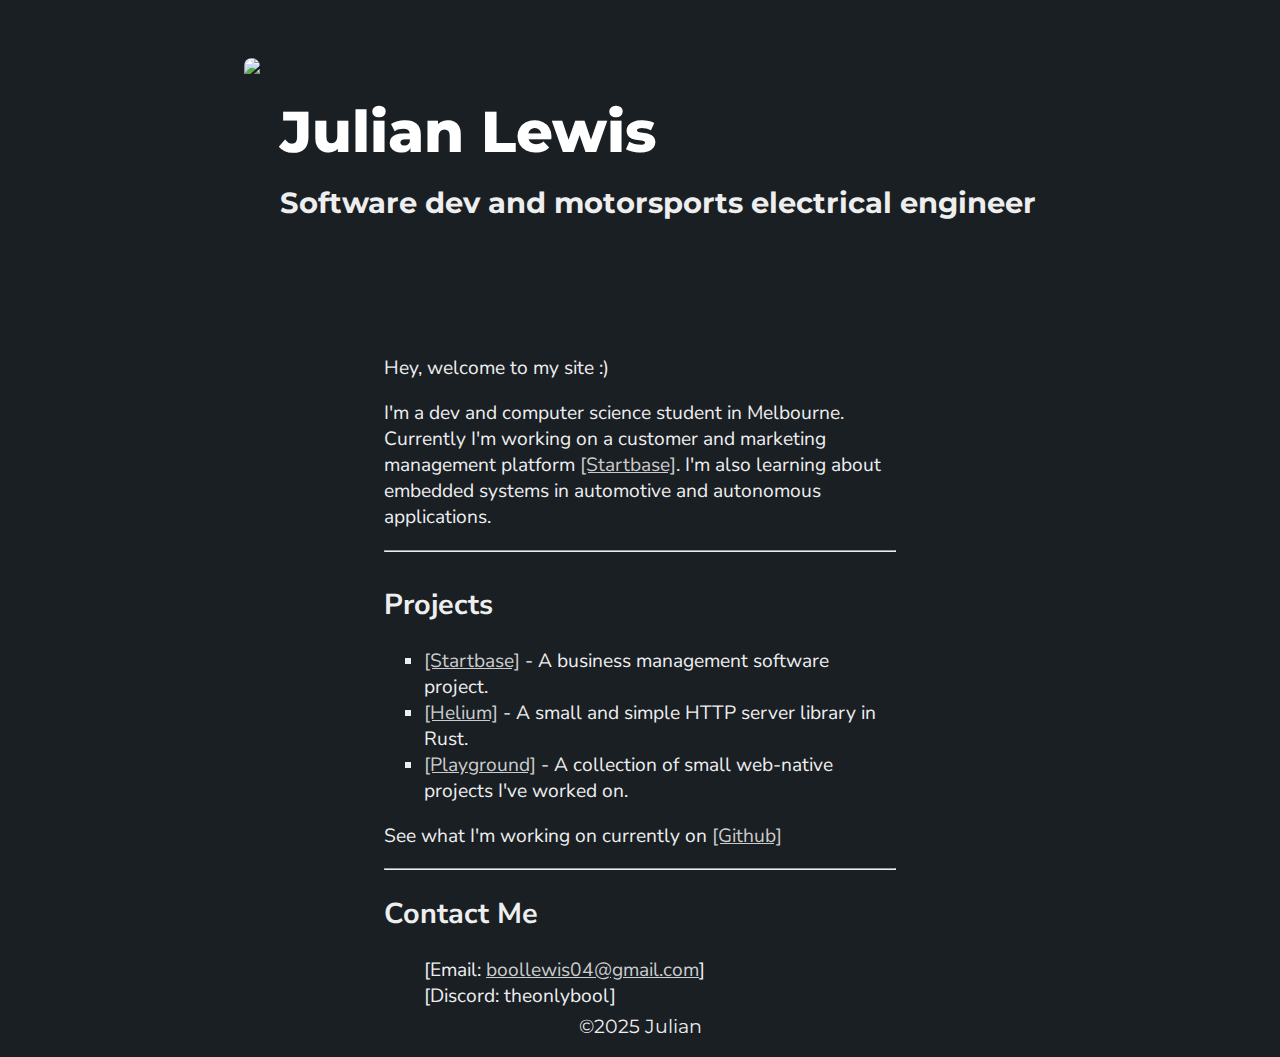
==== index.html @ e26639c5 "Fix media link" ====
<!DOCTYPE html>
<html lang="en">
	<head>
		<meta charset="UTF-8">
		<meta name="viewport" content="width=device-width, initial-scale=1">
		<title>ju.lewis</title>

        <!-- Style imports -->
		<link href="css/main.css" rel="stylesheet">
        <link href="css/theme.css" rel="stylesheet">
		<link href="css/buttons.css" rel="stylesheet">
		<link href="css/modal.css" rel="stylesheet">

		<!-- Font Imports -->
		<link rel="preconnect" href="https://fonts.googleapis.com">
		<link rel="preconnect" href="https://fonts.gstatic.com" crossorigin>
		
        <!-- Favicon Stuff -->
        <link rel="apple-touch-icon" sizes="180x180" href="/imgs/apple-touch-icon.png">
        <link rel="icon" type="image/png" sizes="32x32" href="/imgs/favicon-32x32.png">
        <link rel="icon" type="image/png" sizes="16x16" href="/imgs/favicon-16x16.png">
        <link rel="manifest" href="/site.webmanifest">

	</head>

	<body>

		<div id="outer-modal">
			<div id="modal">
				<h1>Contact</h1>
				<ul>
                    <li><strong>Email: </strong> <a href="mailto:julianlewis2023@gmail.com">julianlewis2023@gmail.com</a></li>
					<li><strong>Currently in: </strong> Melbourne, Australia</li>
				</ul>
			</div>
		</div>


		<!-- Banner -->
		<div class="banner">
            <img src="/portfolio/imgs/gen.jpg" style="height: 12rem">
            <div>
			    <h1>Julian Lewis</h1>
			    <h2>Software dev and motorsports electrical engineer</h2>
            </div>
		</div>
		
        <!-- Main content -->
        <div class="main-content">
            <p>
                Hey, welcome to my site :)
            </p>
            <p>
                I'm a dev and computer science student in Melbourne. Currently I'm working on a customer and 
                marketing management platform <a href="https://startbase.site">[Startbase]</a>. I'm also learning about 
                embedded systems in automotive and autonomous applications.
            </p>
            <hr>

            <!-- links?? -->
            <div style="display: flex; justify-content: space-evenly;">
            </div>


            <h2>Projects</h2>
            <ul style="list-style: square;">
                <!--
                <li><a href="/portfolio/pages/experiments.html">Small web experiment projects</a></li>
                <li><a href="/portfolio/pages/projects.html">Larger software projects</a></li>
                <li><a href="/portfolio/pages/eng.html">Embedded dev and electrical engineering</a></li>
                <li><a href="/portfolio/pages/plans.html">Plans for the future</a></li>
                -->
                <li>
                    <a href="https://startbase.site">[Startbase]</a> - A business management software project.
                </li>
                <li>
                    <a href="https://github.com/ju-lewis/helium">[Helium]</a> - A small and simple HTTP server library in Rust.
                </li>
                <li>
                    <a href="/portfolio/pages/experiments.html">[Playground]</a> - A collection of small web-native projects I've worked on.
                </li>
            </ul>
            <p>See what I'm working on currently on <a href="https://github.com/ju-lewis">[Github]</a></p>

            <hr>

            <h2>Contact Me</h2>
            <ul style="list-style: none;">
                <li>[Email: <a href="mailto:boollewis04@gmail.com">boollewis04@gmail.com</a>]</li>
                <li>[Discord: theonlybool]</li>
            </ul>
        </div>
	</body>

	<footer>
        <div id="footer-content">
            ©2025 Julian
        </div>
	</footer>

	<script src="/portfolio/js/main.js"></script>
</html>
---- css/main.css ----
body {
	margin: 0px;
	background-color: var(--dark-secondary);
    min-height: 100vh;
    position: relative;
}

html {
	background-color: var(--dark-secondary);
}

.banner {
	font-family: "Montserrat" !important;
	padding: 1rem;
    margin-top: 2rem;
    display: flex;
    justify-content: center;
    gap: 1rem;
}
.banner h1 {
	font-weight: 800;
	font-size: 3rem;
	color: white;
	margin-bottom: 0;
}
.banner h2 {
	font-size: 1.5rem;
	color: var(--text-light);
	margin-top: 1rem;
}
.banner img {
    border-radius: 0.5rem;
}
---- css/theme.css ----
@import url('https://fonts.googleapis.com/css2?family=Montserrat:ital,wght@0,100..900;1,100..900&family=Nunito+Sans:ital,opsz,wght@0,6..12,200..1000;1,6..12,200..1000&display=swap');

:root {
    --main-accent: #3AAFA9;
    --secondary-accent: #2B7A78;
    --dark: #1E2E35;
    --dark-secondary: #1A1F24;
    --light-main: #DEF2F1;
    --text-dark: #111111;
    --text-light: #EEEEEE;

    --link: #CCCCCC;
    --link-hover: #AAAAAA;
    --link-visited: #BE6EDF;
}

html {
    font-size: 120%;
}


footer {
    font-family: "Montserrat";
    color: var(--text-light);
    position: absolute;
    width: 100%;
    padding-top: 1rem;
    padding-bottom: 1rem;
    bottom: 0;
}


footer #footer-content {
    width: fit-content;
    display: flex;
    margin: auto;
}

.main-content {

    /* All pages should use these default font settings */
    font-family: "Nunito Sans";
    color: var(--text-light);


    /* Base formatting for page contents */
    width: 40vw;
    margin: auto;
    padding: 1.5rem;
}

@media screen and (max-width: 700px) {
    .main-content {
        width: 90vw;
        border: none;

        padding: 1rem;
        padding-bottom: 5rem;
    }
}


a:link {
    color: var(--link);
}
a:hover {
    color: var(--link-hover);
}
a:visited {
    color: var(--link-visited);
}
---- css/buttons.css ----
#contact-button {
	color: black;
	position: absolute;
	right: 0.8rem;
	background-color: var(--text-light);
	border: none;
	cursor: pointer;
	font-weight: 500;

	border-radius: 6px;
	padding: 0.6rem;

	font-size: 1.3rem;
	font-family: "Montserrat";
	transition: ease 0.1s;

    box-shadow: 8px 8px 0px #000000;
    border: 2px solid black;
}

@media screen and (max-width: 700px) {
    #contact-button {
        display: none;
    }
}

#contact-button:hover {
    transform: translate(4px, 4px);
    box-shadow: none;
}


.minor-button {
	background-color: transparent;
	color: white;
	border: 1px solid white;
	border-radius: 6px;
	padding: 0.3rem;
	cursor: pointer;
}
.minor-button:hover {
	background-color: #FFFFFF34;
}
---- css/modal.css ----
#outer-modal {
	position: fixed;
	width: 100vw;
	height: 100vh;
	background-color: #00000074;
	transition: 0.2s ease;
	z-index: -50;
}

#modal {
	font-family: "Montserrat";

	width: 40vw;
    margin: auto;
    transform: translateY(20vh);

	padding: 2rem;
	background-color: var(--text-dark);
	color: white;
    border: 1px solid var(--text-light);
	border-radius: 1rem;
	box-shadow: 5px 5px 20px 10px #00000084;
}


#modal h1 {
	font-size: 3rem;
	padding-left: 3rem;
}
#modal h2 {
	padding-left: 3rem;
}

#modal ul {
	list-style: none;
	padding-left: 48px;
	font-family: "Nunito Sans";
}

#modal li {
	margin-bottom: 0.3rem;
}

#modal svg {
	width: 1rem;
}

/* Mobile Styles */
@media screen and (max-width: 700px) {
	#modal {
		left: 0 !important;
		padding: 1rem !important;
		width: 100vw !important;
		border-radius: 0px !important;
		height: 40vh;
	}
}
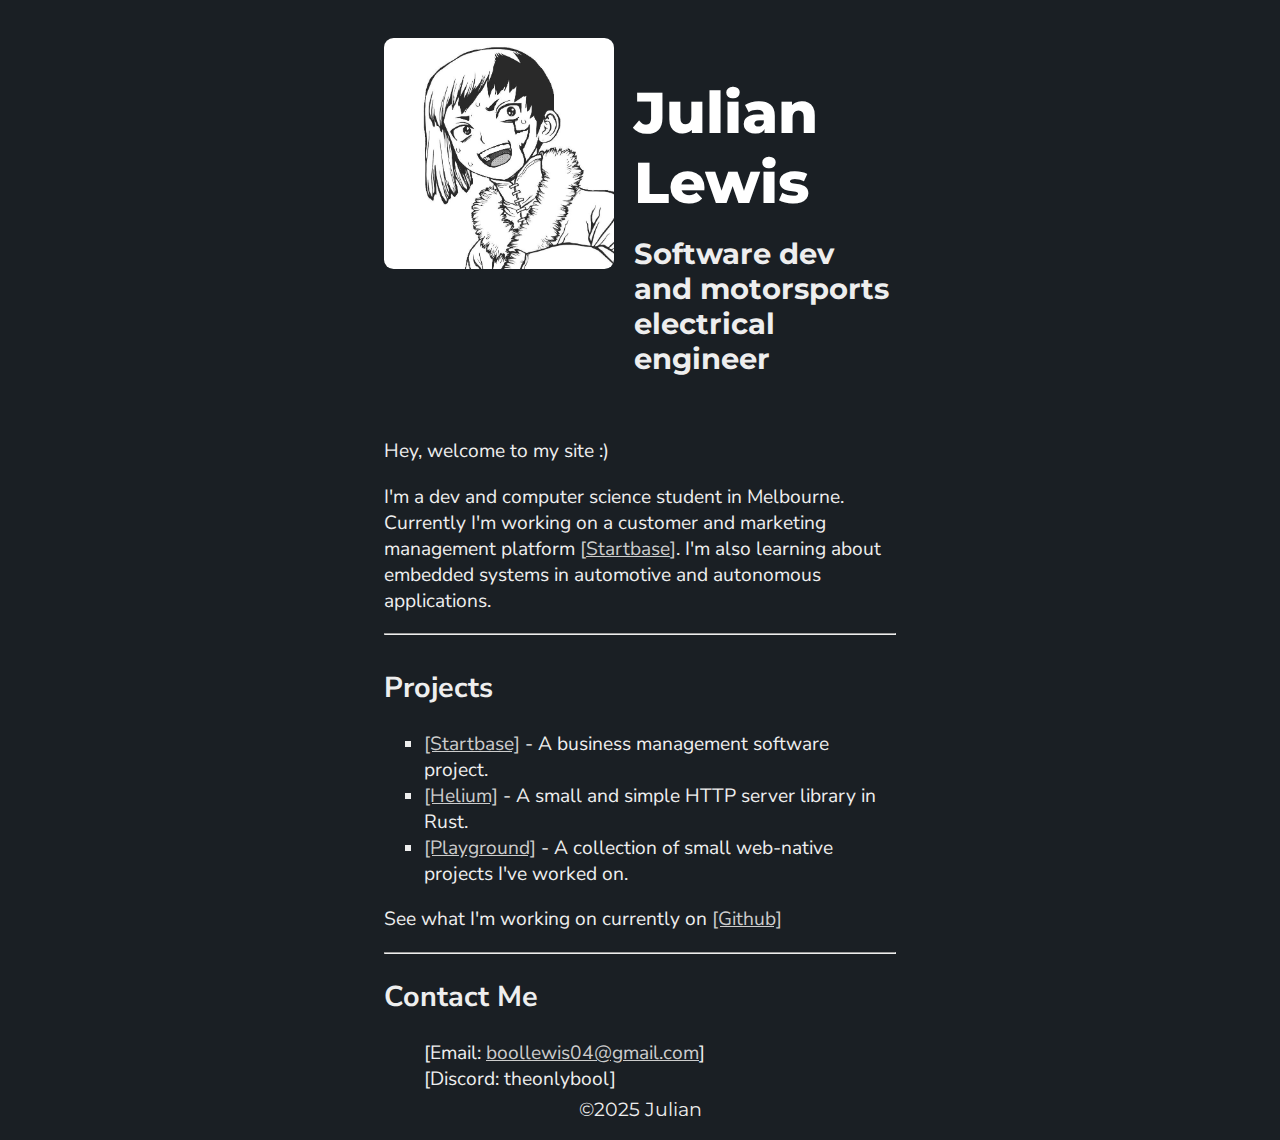
==== commit 82292e84: "Update layout and change to relative media paths" ====
--- a/index.html
+++ b/index.html
@@ -16,9 +16,9 @@
 		<link rel="preconnect" href="https://fonts.gstatic.com" crossorigin>
 		
         <!-- Favicon Stuff -->
-        <link rel="apple-touch-icon" sizes="180x180" href="/imgs/apple-touch-icon.png">
-        <link rel="icon" type="image/png" sizes="32x32" href="/imgs/favicon-32x32.png">
-        <link rel="icon" type="image/png" sizes="16x16" href="/imgs/favicon-16x16.png">
+        <link rel="apple-touch-icon" sizes="180x180" href="imgs/apple-touch-icon.png">
+        <link rel="icon" type="image/png" sizes="32x32" href="imgs/favicon-32x32.png">
+        <link rel="icon" type="image/png" sizes="16x16" href="imgs/favicon-16x16.png">
         <link rel="manifest" href="/site.webmanifest">
 
 	</head>
@@ -36,17 +36,20 @@
 		</div>
 
 
-		<!-- Banner -->
-		<div class="banner">
-            <img src="/portfolio/imgs/gen.jpg" style="height: 12rem">
-            <div>
-			    <h1>Julian Lewis</h1>
-			    <h2>Software dev and motorsports electrical engineer</h2>
-            </div>
-		</div>
 		
         <!-- Main content -->
         <div class="main-content">
+
+		    <!-- Banner -->
+		    <div class="banner">
+                <img src="imgs/gen.jpg" style="height: 12rem">
+                <div>
+		    	    <h1>Julian Lewis</h1>
+		    	    <h2>Software dev and motorsports electrical engineer</h2>
+                </div>
+		    </div>
+
+
             <p>
                 Hey, welcome to my site :)
             </p>
@@ -65,10 +68,10 @@
             <h2>Projects</h2>
             <ul style="list-style: square;">
                 <!--
-                <li><a href="/portfolio/pages/experiments.html">Small web experiment projects</a></li>
-                <li><a href="/portfolio/pages/projects.html">Larger software projects</a></li>
-                <li><a href="/portfolio/pages/eng.html">Embedded dev and electrical engineering</a></li>
-                <li><a href="/portfolio/pages/plans.html">Plans for the future</a></li>
+                <li><a href="pages/experiments.html">Small web experiment projects</a></li>
+                <li><a href="pages/projects.html">Larger software projects</a></li>
+                <li><a href="pages/eng.html">Embedded dev and electrical engineering</a></li>
+                <li><a href="pages/plans.html">Plans for the future</a></li>
                 -->
                 <li>
                     <a href="https://startbase.site">[Startbase]</a> - A business management software project.
@@ -98,5 +101,5 @@
         </div>
 	</footer>
 
-	<script src="/portfolio/js/main.js"></script>
+	<script src="js/main.js"></script>
 </html>
--- a/css/main.css
+++ b/css/main.css
@@ -13,10 +13,9 @@
 
 .banner {
 	font-family: "Montserrat" !important;
-	padding: 1rem;
-    margin-top: 2rem;
     display: flex;
-    justify-content: center;
+    justify-content: space-between;
+    padding-bottom: 1rem;
     gap: 1rem;
 }
 .banner h1 {
--- a/css/theme.css
+++ b/css/theme.css
@@ -48,6 +48,7 @@
     width: 40vw;
     margin: auto;
     padding: 1.5rem;
+    padding-top: 2rem;
 }
 
 @media screen and (max-width: 700px) {
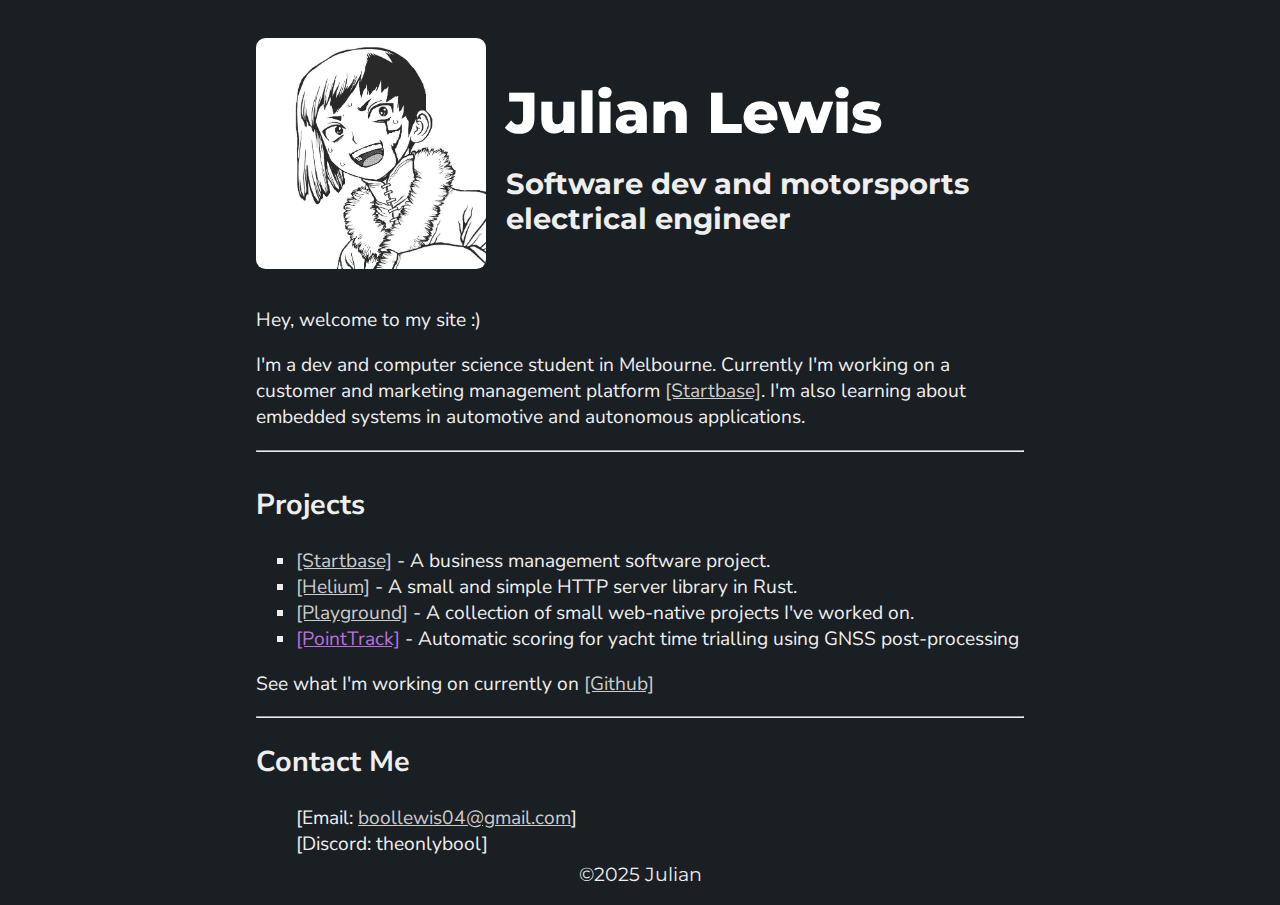
==== commit 8422d770: "Content update + mobile layout change" ====
--- a/index.html
+++ b/index.html
@@ -24,18 +24,6 @@
 	</head>
 
 	<body>
-
-		<div id="outer-modal">
-			<div id="modal">
-				<h1>Contact</h1>
-				<ul>
-                    <li><strong>Email: </strong> <a href="mailto:julianlewis2023@gmail.com">julianlewis2023@gmail.com</a></li>
-					<li><strong>Currently in: </strong> Melbourne, Australia</li>
-				</ul>
-			</div>
-		</div>
-
-
 		
         <!-- Main content -->
         <div class="main-content">
@@ -80,7 +68,10 @@
                     <a href="https://github.com/ju-lewis/helium">[Helium]</a> - A small and simple HTTP server library in Rust.
                 </li>
                 <li>
-                    <a href="/portfolio/pages/experiments.html">[Playground]</a> - A collection of small web-native projects I've worked on.
+                    <a href="./pages/experiments.html">[Playground]</a> - A collection of small web-native projects I've worked on.
+                </li>
+                <li>
+                    <a href="">[PointTrack]</a> - Automatic scoring for yacht time trialling using GNSS post-processing
                 </li>
             </ul>
             <p>See what I'm working on currently on <a href="https://github.com/ju-lewis">[Github]</a></p>
--- a/css/main.css
+++ b/css/main.css
@@ -32,5 +32,20 @@
 .banner img {
     border-radius: 0.5rem;
 }
+@media screen and (max-width: 900px) {
+    .banner {
+        align-items: center;
+    }
+    .banner h1 {
+        font-size: 1.5rem;
+        font-weight: 600;
+    }
+    .banner h2 {
+        font-size: 1rem;
+    }
+    .banner img {
+        width: 130px !important;
+        height: 130px !important;
+    }
+}
 
-
--- a/css/theme.css
+++ b/css/theme.css
@@ -51,7 +51,26 @@
     padding-top: 2rem;
 }
 
-@media screen and (max-width: 700px) {
+a:link {
+    color: var(--link);
+}
+a:hover {
+    color: var(--link-hover);
+}
+a:visited {
+    color: var(--link-visited);
+}
+
+@media screen and (max-width: 1575px) {
+    .main-content {
+        width: 60vw;
+    }
+}
+
+@media screen and (max-width: 900px) {
+    html {
+        font-size: 100%;
+    }
     .main-content {
         width: 90vw;
         border: none;
@@ -61,13 +80,3 @@
     }
 }
 
-
-a:link {
-    color: var(--link);
-}
-a:hover {
-    color: var(--link-hover);
-}
-a:visited {
-    color: var(--link-visited);
-}
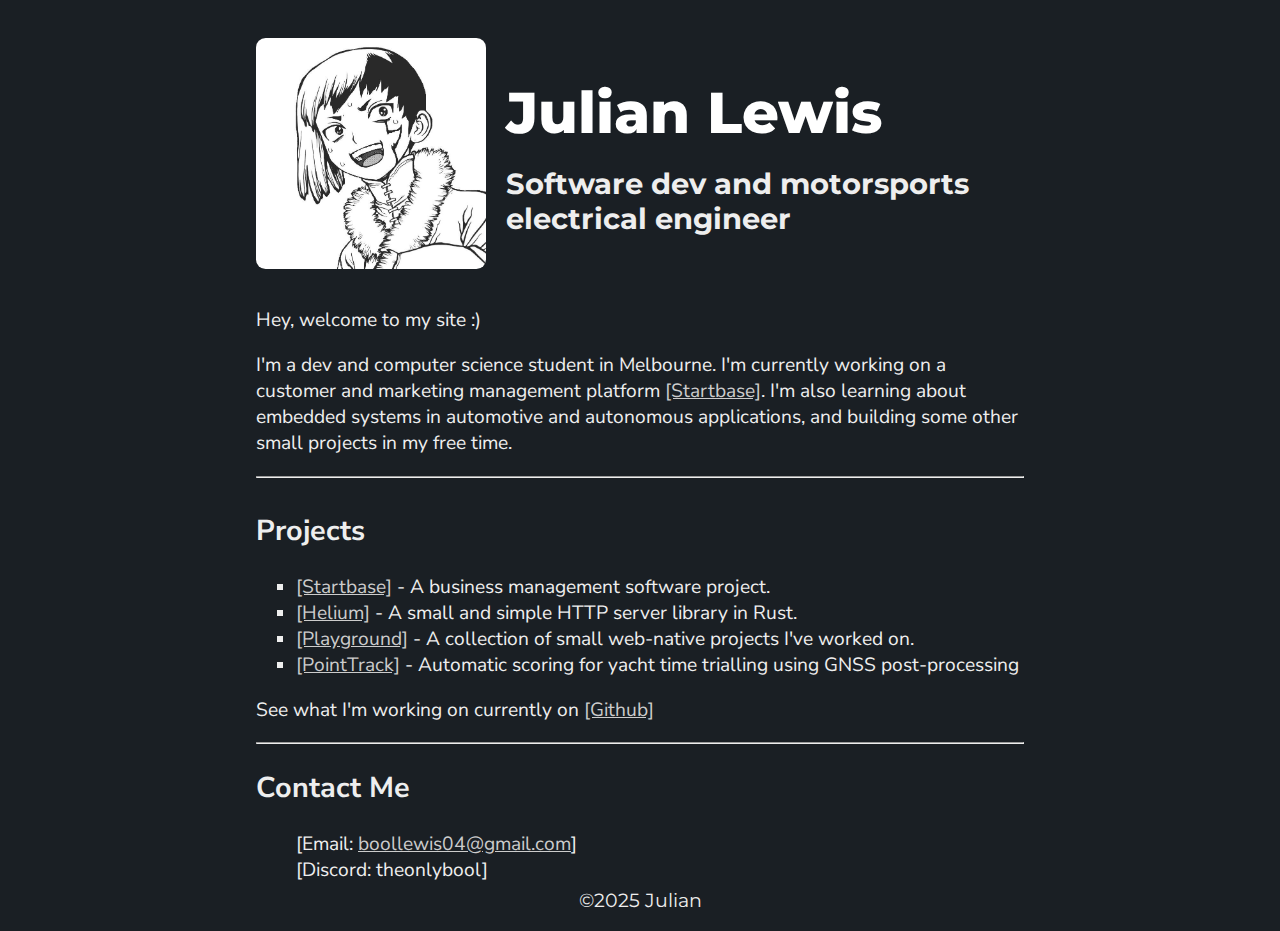
==== commit 92adde51: "Update styling/content on mini-project page" ====
--- a/index.html
+++ b/index.html
@@ -42,9 +42,9 @@
                 Hey, welcome to my site :)
             </p>
             <p>
-                I'm a dev and computer science student in Melbourne. Currently I'm working on a customer and 
+                I'm a dev and computer science student in Melbourne. I'm currently working on a customer and 
                 marketing management platform <a href="https://startbase.site">[Startbase]</a>. I'm also learning about 
-                embedded systems in automotive and autonomous applications.
+                embedded systems in automotive and autonomous applications, and building some other small projects in my free time.
             </p>
             <hr>
 
@@ -68,7 +68,7 @@
                     <a href="https://github.com/ju-lewis/helium">[Helium]</a> - A small and simple HTTP server library in Rust.
                 </li>
                 <li>
-                    <a href="./pages/experiments.html">[Playground]</a> - A collection of small web-native projects I've worked on.
+                    <a href="experiments.html">[Playground]</a> - A collection of small web-native projects I've worked on.
                 </li>
                 <li>
                     <a href="">[PointTrack]</a> - Automatic scoring for yacht time trialling using GNSS post-processing
--- a/css/main.css
+++ b/css/main.css
@@ -2,13 +2,8 @@
 
 body {
 	margin: 0px;
-	background-color: var(--dark-secondary);
     min-height: 100vh;
     position: relative;
-}
-
-html {
-	background-color: var(--dark-secondary);
 }
 
 .banner {
--- a/css/theme.css
+++ b/css/theme.css
@@ -11,14 +11,18 @@
     --text-light: #EEEEEE;
 
     --link: #CCCCCC;
-    --link-hover: #AAAAAA;
+    --link-hover: #999999;
     --link-visited: #BE6EDF;
 }
 
 html {
     font-size: 120%;
+	background-color: var(--dark-secondary);
 }
 
+body {
+	background-color: var(--dark-secondary);
+}
 
 footer {
     font-family: "Montserrat";
@@ -29,6 +33,12 @@
     padding-bottom: 1rem;
     bottom: 0;
 }
+
+#page-title {
+    font-family: "Montserrat" !important;
+    font-size: 3rem;
+}
+
 
 
 footer #footer-content {
@@ -58,7 +68,10 @@
     color: var(--link-hover);
 }
 a:visited {
-    color: var(--link-visited);
+    color: var(--link);
+}
+a:visited:hover {
+    color: var(--link-hover);
 }
 
 @media screen and (max-width: 1575px) {
@@ -71,6 +84,9 @@
     html {
         font-size: 100%;
     }
+    #page-title {
+        font-size: 1.5rem;
+    }
     .main-content {
         width: 90vw;
         border: none;
--- a/css/buttons.css
+++ b/css/buttons.css
@@ -35,8 +35,10 @@
 	color: white;
 	border: 1px solid white;
 	border-radius: 6px;
-	padding: 0.3rem;
+	padding: 0.5rem;
 	cursor: pointer;
+    font-size: 1.2rem;
+    transition: 0.1s ease;
 }
 .minor-button:hover {
 	background-color: #FFFFFF34;
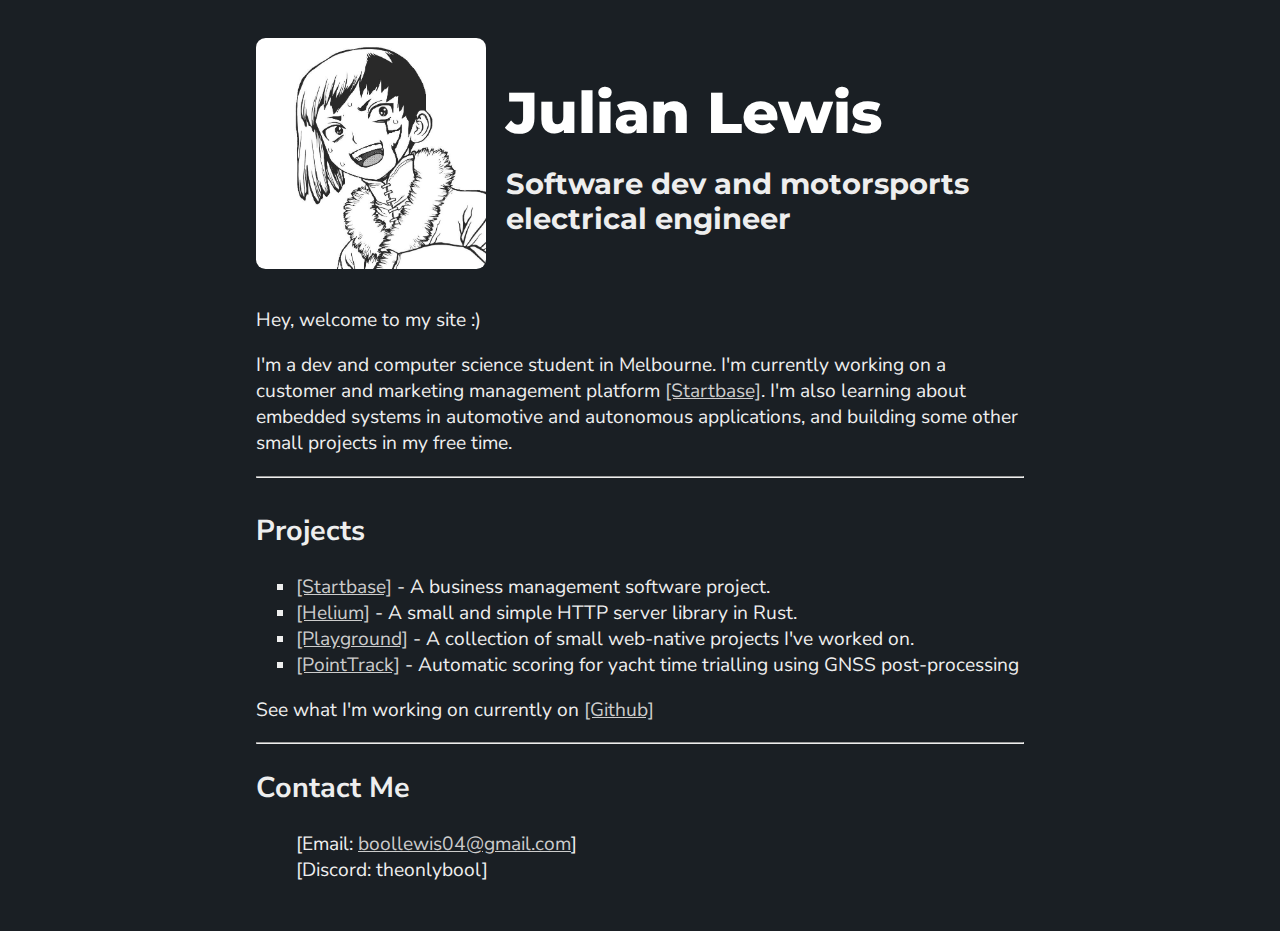
==== commit 7e0d947c: "Update footer" ====
--- a/index.html
+++ b/index.html
@@ -86,11 +86,13 @@
         </div>
 	</body>
 
+    <!--
 	<footer>
         <div id="footer-content">
             ©2025 Julian
         </div>
 	</footer>
+    -->
 
 	<script src="js/main.js"></script>
 </html>
--- a/css/theme.css
+++ b/css/theme.css
@@ -27,7 +27,6 @@
 footer {
     font-family: "Montserrat";
     color: var(--text-light);
-    position: absolute;
     width: 100%;
     padding-top: 1rem;
     padding-bottom: 1rem;
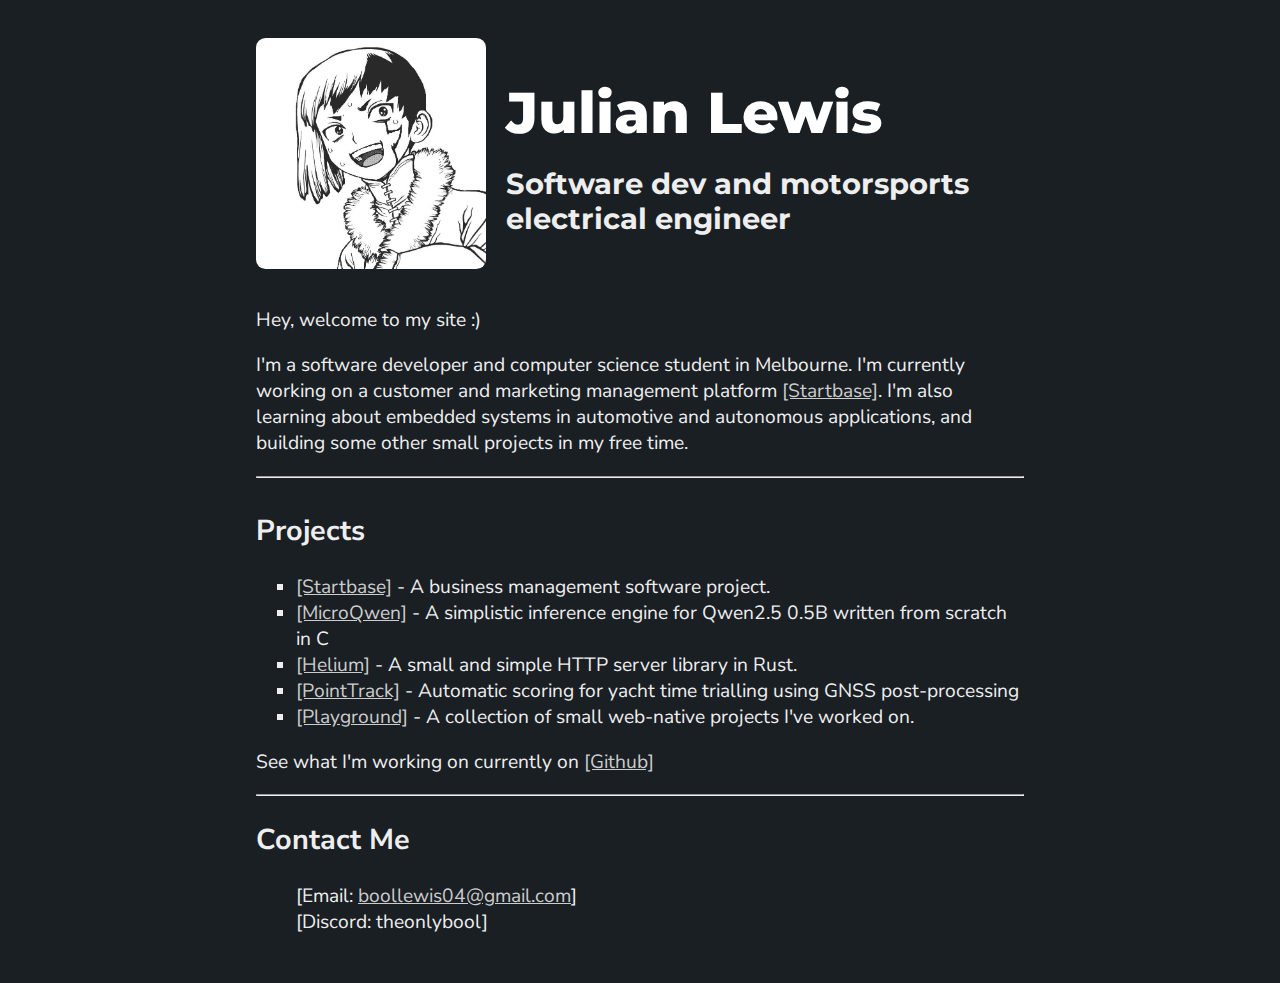
==== commit ac2209b1: "Add Qwen2.5 inference project link" ====
--- a/index.html
+++ b/index.html
@@ -42,7 +42,7 @@
                 Hey, welcome to my site :)
             </p>
             <p>
-                I'm a dev and computer science student in Melbourne. I'm currently working on a customer and 
+                I'm a software developer and computer science student in Melbourne. I'm currently working on a customer and 
                 marketing management platform <a href="https://startbase.site">[Startbase]</a>. I'm also learning about 
                 embedded systems in automotive and autonomous applications, and building some other small projects in my free time.
             </p>
@@ -55,23 +55,20 @@
 
             <h2>Projects</h2>
             <ul style="list-style: square;">
-                <!--
-                <li><a href="pages/experiments.html">Small web experiment projects</a></li>
-                <li><a href="pages/projects.html">Larger software projects</a></li>
-                <li><a href="pages/eng.html">Embedded dev and electrical engineering</a></li>
-                <li><a href="pages/plans.html">Plans for the future</a></li>
-                -->
                 <li>
                     <a href="https://startbase.site">[Startbase]</a> - A business management software project.
+                </li>
+                <li>
+                    <a href="https://github.com/ju-lewis/MicroQwen">[MicroQwen]</a> - A simplistic inference engine for Qwen2.5 0.5B written from scratch in C
                 </li>
                 <li>
                     <a href="https://github.com/ju-lewis/helium">[Helium]</a> - A small and simple HTTP server library in Rust.
                 </li>
                 <li>
-                    <a href="experiments.html">[Playground]</a> - A collection of small web-native projects I've worked on.
+                    <a href="">[PointTrack]</a> - Automatic scoring for yacht time trialling using GNSS post-processing
                 </li>
                 <li>
-                    <a href="">[PointTrack]</a> - Automatic scoring for yacht time trialling using GNSS post-processing
+                    <a href="experiments.html">[Playground]</a> - A collection of small web-native projects I've worked on.
                 </li>
             </ul>
             <p>See what I'm working on currently on <a href="https://github.com/ju-lewis">[Github]</a></p>
